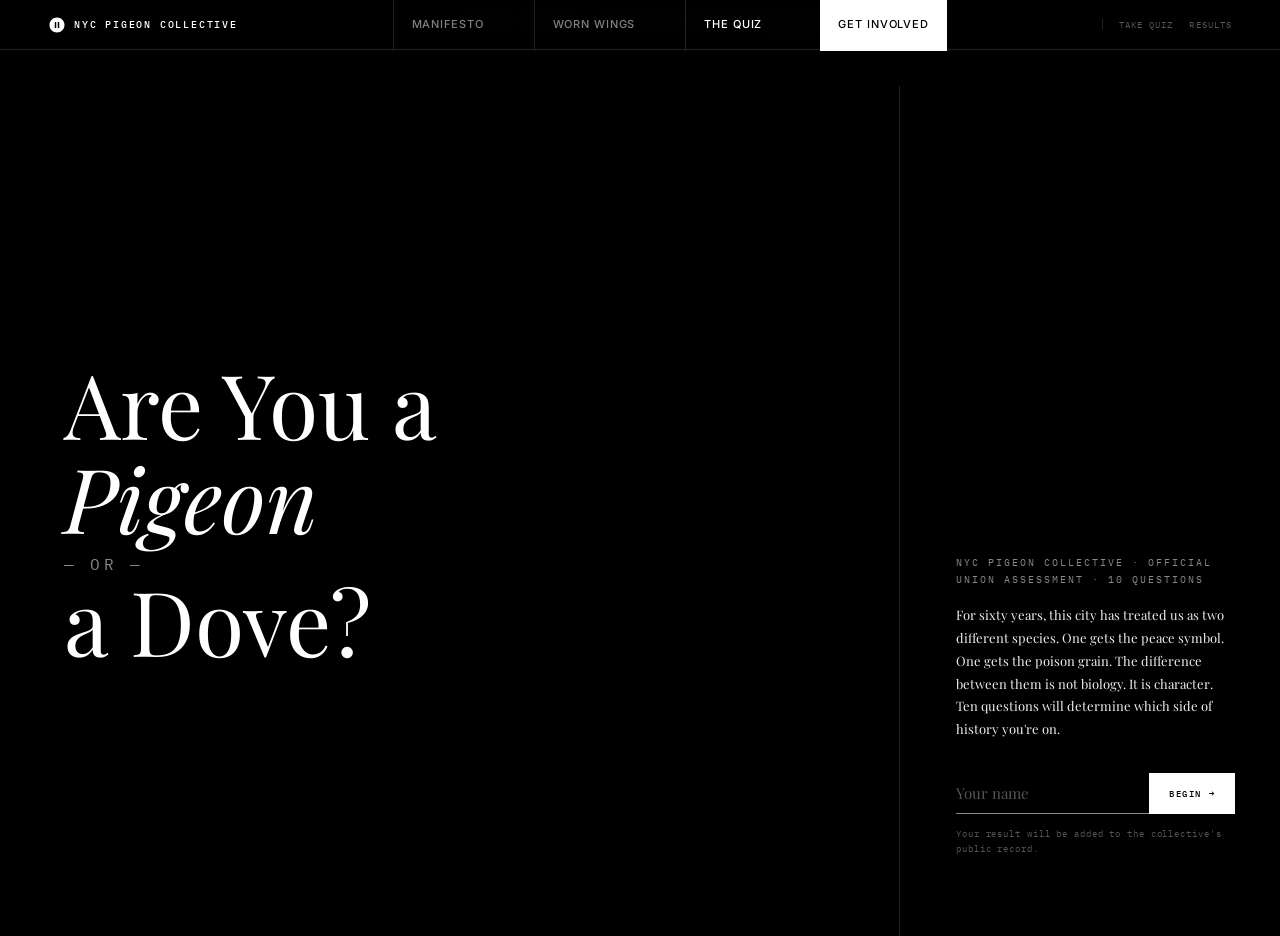
==== quiz.html @ 3f3e1ded "initial commit" ====
<!DOCTYPE html>
<html lang="en">
<head>
<meta charset="UTF-8">
<meta name="viewport" content="width=device-width, initial-scale=1.0">
<title>The Quiz — NYC Pigeon Collective</title>
<link rel="stylesheet" href="style.css">
<style>
@import url('https://fonts.googleapis.com/css2?family=Playfair+Display:ital,wght@0,400;0,700;1,400&family=IBM+Plex+Mono:wght@400;500&display=swap');

*,*::before,*::after{box-sizing:border-box;margin:0;padding:0;}
html{scroll-behavior:smooth;}

/* ── Design system pulled directly from the ad:
   Pure black bg · White regular-weight serif · Tiny bold sans logo
   No gold, no warm tones, no decorative borders.
   Type does all the work. ── */
:root{
  --black:#000000;
  --white:#ffffff;
  --off-white:#f0eeeb;
  --dim:#888888;
  --dimmer:#555555;
  --rule:#222222;
  --serif:'Playfair Display',Georgia,serif;
  --mono:'IBM Plex Mono','Courier New',monospace;
}

body{
  background:var(--black);
  color:var(--white);
  font-family:var(--serif);
  min-height:100vh;
  overflow-x:hidden;
  -webkit-font-smoothing:antialiased;
}

/* ── Nav — matches the small logo treatment in the ad ── */
.nav{
  position:fixed;top:0;left:0;right:0;z-index:100;
  background:rgba(0,0,0,0.92);
  border-bottom:1px solid var(--rule);
  display:flex;align-items:center;justify-content:space-between;
  padding:0 48px;height:50px;
  backdrop-filter:blur(12px);
}
.nav-logo{
  font-family:var(--mono);font-size:10px;letter-spacing:0.18em;
  text-transform:uppercase;color:var(--white);font-weight:500;
}
.nav-links{display:flex;gap:32px;}
.nav-btn{
  font-family:var(--mono);font-size:9px;letter-spacing:0.14em;text-transform:uppercase;
  background:none;border:none;color:var(--dimmer);
  padding:0;cursor:pointer;transition:color 0.2s;
}
.nav-btn:hover,.nav-btn.active{color:var(--white);}

/* ── Screens ── */
.screen{display:none;min-height:100vh;padding-top:50px;}
.screen.active{display:flex;flex-direction:column;}

/* ══════════════════════════════════════════
   LANDING — mirrors the ad layout:
   left half = big type, right half = body copy
══════════════════════════════════════════ */
#screen-landing{
  align-items:stretch;justify-content:stretch;
  flex-direction:row;flex-wrap:wrap;
}
.landing-bg{display:none;}

.landing-left{
  flex:1;min-width:280px;
  display:flex;flex-direction:column;justify-content:center;
  padding:80px 64px 80px 64px;
  border-right:1px solid var(--rule);
}
.landing-title{
  font-size:clamp(52px,7vw,96px);
  font-weight:400;
  line-height:1.0;
  color:var(--white);
  margin-bottom:0;
  animation:fadeUp 0.7s ease 0.1s both;
}
.title-line{
  display:block;
  line-height:1.05;
}
.landing-title em{
  font-style:italic;font-weight:400;
}
.landing-title .word-or{
  font-family:var(--mono);
  font-size:clamp(12px,1.5vw,16px);
  letter-spacing:0.2em;text-transform:uppercase;
  color:var(--dim);
  display:block;
  margin:8px 0 -4px 0;
  font-style:normal;
  line-height:1.6;
}

.landing-right{
  width:380px;min-width:280px;
  display:flex;flex-direction:column;justify-content:flex-end;
  padding:80px 56px;
}
.landing-eyebrow{
  font-family:var(--mono);font-size:10px;letter-spacing:0.2em;text-transform:uppercase;
  color:var(--dim);margin-bottom:16px;
  animation:fadeUp 0.6s ease 0.2s both;
}
.landing-body{
  font-size:13px;color:var(--off-white);
  line-height:1.75;margin-bottom:32px;
  animation:fadeUp 0.6s ease 0.3s both;
}
.name-entry{
  display:flex;gap:0;margin-bottom:12px;
  animation:fadeUp 0.6s ease 0.4s both;
}
.name-entry input{
  flex:1;background:transparent;
  border:none;border-bottom:1px solid var(--dim);
  padding:10px 0;font-family:var(--serif);font-size:15px;color:var(--white);
  outline:none;
}
.name-entry input:focus{border-bottom-color:var(--white);}
.name-entry input::placeholder{color:var(--dimmer);}
.btn-start{
  font-family:var(--mono);font-size:9px;letter-spacing:0.18em;text-transform:uppercase;
  background:var(--white);color:var(--black);border:none;
  padding:12px 20px;cursor:pointer;font-weight:500;transition:opacity 0.2s;
  white-space:nowrap;
}
.btn-start:hover{opacity:0.85;}
.landing-sub{display:none;}
.landing-note{
  font-family:var(--mono);font-size:9px;letter-spacing:0.1em;
  color:var(--dimmer);
  animation:fadeUp 0.6s ease 0.5s both;
}

/* ══════════════════════════════════════════
   QUIZ — clean type on black
══════════════════════════════════════════ */
#screen-quiz{justify-content:center;align-items:center;padding:80px 48px;}
.quiz-wrap{max-width:680px;width:100%;margin:0 auto;}

.progress-bar-wrap{margin-bottom:56px;}
.progress-label{
  font-family:var(--mono);font-size:9px;letter-spacing:0.18em;text-transform:uppercase;
  color:var(--dimmer);display:flex;justify-content:space-between;margin-bottom:10px;
}
.progress-track{height:1px;background:var(--rule);}
.progress-fill{height:1px;background:var(--white);transition:width 0.5s ease;}

.question-area{min-height:340px;}
.q-number{
  font-family:var(--mono);font-size:9px;letter-spacing:0.22em;text-transform:uppercase;
  color:var(--dimmer);margin-bottom:24px;
}
.q-text{
  font-size:clamp(24px,3.5vw,40px);font-weight:400;line-height:1.2;
  color:var(--white);margin-bottom:40px;
}

.options{display:flex;flex-direction:column;gap:0;}
.option-btn{
  background:transparent;border:none;
  border-bottom:1px solid var(--rule);
  padding:18px 0;text-align:left;cursor:pointer;
  display:flex;align-items:baseline;gap:20px;
  transition:all 0.15s;font-family:var(--serif);
  width:100%;
}
.option-btn:first-child{border-top:1px solid var(--rule);}
.option-btn:hover .option-text{color:var(--white);}
.option-btn:hover .option-letter{color:var(--white);}
.option-btn.selected .option-text{color:var(--white);}
.option-btn.selected .option-letter{color:var(--white);}
.option-letter{
  font-family:var(--mono);font-size:9px;letter-spacing:0.14em;text-transform:uppercase;
  color:var(--dimmer);min-width:16px;transition:color 0.15s;
}
.option-text{font-size:16px;color:#999999;line-height:1.5;transition:color 0.15s;}

/* ══════════════════════════════════════════
   LOADING
══════════════════════════════════════════ */
#screen-loading{justify-content:center;align-items:center;text-align:center;}
.loading-icon{font-size:56px;margin-bottom:32px;animation:flap 0.7s ease infinite alternate;}
.loading-title{
  font-size:clamp(28px,4vw,48px);font-weight:400;color:var(--white);margin-bottom:16px;
}
.loading-sub{
  font-family:var(--mono);font-size:9px;letter-spacing:0.18em;text-transform:uppercase;
  color:var(--dim);
}
.loading-dots::after{content:'';animation:dots 1.4s steps(4,end) infinite;}
@keyframes dots{0%{content:'';}25%{content:'.';}50%{content:'..';}75%{content:'...';}100%{content:'';}}
@keyframes flap{from{transform:rotate(-10deg);}to{transform:rotate(10deg);}}

/* ══════════════════════════════════════════
   RESULT — full ad format:
   left = big classification word
   right = verdict copy + metadata bottom
══════════════════════════════════════════ */
#screen-result{
  justify-content:stretch;align-items:stretch;
  flex-direction:row;flex-wrap:wrap;
  padding-top:50px;
}
.result-wrap{display:contents;}

.membership-card{
  display:flex;flex-direction:row;flex-wrap:wrap;
  width:100%;min-height:calc(100vh - 50px);
  margin-bottom:0;
}

/* Left panel — classification */
.card-left{
  flex:1;min-width:280px;
  display:flex;flex-direction:column;justify-content:center;
  padding:80px 64px;
  border-right:1px solid var(--rule);
}
.card-type-label{
  font-family:var(--mono);font-size:9px;letter-spacing:0.18em;text-transform:uppercase;
  color:var(--dimmer);margin-bottom:20px;
}
.card-type{
  font-size:clamp(52px,7vw,96px);font-weight:400;line-height:0.95;
  color:var(--white);margin-bottom:20px;
}
.card-type.pigeon{color:var(--white);}
.card-type.dove{color:var(--white);}
.card-type.hybrid{color:var(--white);}
.card-name{
  font-size:clamp(18px,2.5vw,28px);font-style:italic;font-weight:400;
  color:#666666;margin-bottom:0;
}

/* Right panel — verdict copy */
.card-right{
  width:400px;min-width:260px;
  display:flex;flex-direction:column;justify-content:flex-end;
  padding:80px 56px;
}
.card-header{
  display:flex;align-items:baseline;justify-content:space-between;
  margin-bottom:16px;padding-bottom:12px;
  border-bottom:1px solid var(--rule);
}
.card-union{
  font-family:var(--mono);font-size:9px;letter-spacing:0.16em;text-transform:uppercase;
  color:var(--white);font-weight:500;
}
.card-number{font-family:var(--mono);font-size:9px;color:var(--dimmer);}
.card-verdict{
  font-size:13px;color:var(--off-white);line-height:1.75;
  margin-bottom:28px;
}
.card-rank{
  display:flex;flex-direction:column;gap:10px;
  padding-top:16px;border-top:1px solid var(--rule);
}
.card-rank-row{display:flex;gap:8px;align-items:baseline;}
.card-rank-label{
  font-family:var(--mono);font-size:9px;letter-spacing:0.12em;text-transform:uppercase;
  color:var(--dimmer);min-width:80px;
}
.card-rank-value{font-family:var(--mono);font-size:9px;color:var(--white);}

.result-actions{
  position:fixed;bottom:32px;right:48px;
  display:flex;gap:12px;z-index:10;
}
.btn-action{
  font-family:var(--mono);font-size:9px;letter-spacing:0.14em;text-transform:uppercase;
  padding:10px 20px;cursor:pointer;transition:all 0.2s;border:none;
}
.btn-gold{background:var(--white);color:var(--black);}
.btn-gold:hover{opacity:0.85;}
.btn-outline{background:transparent;border:1px solid var(--rule);color:var(--dimmer);}
.btn-outline:hover{border-color:var(--white);color:var(--white);}

/* ══════════════════════════════════════════
   LEADERBOARD
══════════════════════════════════════════ */
#screen-board{padding:80px 64px;}
.board-wrap{max-width:860px;margin:0 auto;}
.board-title{
  font-size:clamp(40px,5vw,72px);font-weight:400;color:var(--white);
  line-height:1.0;margin-bottom:8px;
}
.board-title em{font-style:italic;}
.board-sub{
  font-family:var(--mono);font-size:9px;letter-spacing:0.18em;text-transform:uppercase;
  color:var(--dimmer);margin-bottom:56px;
}

.board-stats{display:flex;gap:0;margin-bottom:48px;border-top:1px solid var(--rule);border-bottom:1px solid var(--rule);}
.board-stat{
  flex:1;padding:24px 0;
  border-right:1px solid var(--rule);
}
.board-stat:last-child{border-right:none;}
.board-stat-n{
  font-size:40px;font-weight:400;color:var(--white);line-height:1;margin-bottom:4px;
}
.board-stat-l{font-family:var(--mono);font-size:9px;letter-spacing:0.12em;text-transform:uppercase;color:var(--dimmer);}

.board-list{display:flex;flex-direction:column;gap:0;}
.board-item{
  border-bottom:1px solid var(--rule);
  padding:20px 0;
  display:flex;align-items:center;gap:24px;
  cursor:pointer;transition:background 0.15s;
}
.board-item:first-child{border-top:1px solid var(--rule);}
.board-item:hover{background:rgba(255,255,255,0.03);}
.board-rank{
  font-family:var(--mono);font-size:10px;color:var(--dimmer);
  min-width:28px;
}
.board-bird{font-size:18px;min-width:24px;}
.board-info{flex:1;}
.board-name{font-size:20px;font-weight:400;color:var(--white);margin-bottom:2px;}
.board-verdict{
  font-size:12px;color:var(--dimmer);font-style:italic;
  white-space:nowrap;overflow:hidden;text-overflow:ellipsis;max-width:480px;
}
.board-type{
  font-family:var(--mono);font-size:9px;letter-spacing:0.12em;text-transform:uppercase;
  color:var(--dimmer);
}
.board-type.pigeon{color:var(--white);}
.board-type.dove{color:#aaaaaa;}
.board-type.hybrid{color:#888888;}

.board-empty{
  padding:80px 0;
  font-size:18px;font-style:italic;color:var(--dimmer);
}

.board-refresh{
  font-family:var(--mono);font-size:9px;letter-spacing:0.14em;text-transform:uppercase;
  background:none;border:none;color:var(--dimmer);
  padding:0;cursor:pointer;transition:color 0.2s;margin-top:32px;
  display:block;
}
.board-refresh:hover{color:var(--white);}

/* ── Animations ── */
@keyframes fadeUp{
  from{opacity:0;transform:translateY(16px);}
  to{opacity:1;transform:translateY(0);}
}
.fade-in{animation:fadeUp 0.5s ease both;}

/* ── Responsive ── */
@media(max-width:700px){
  .nav{padding:0 20px;}
  #screen-landing{flex-direction:column;}
  .landing-left{padding:60px 28px 40px;border-right:none;border-bottom:1px solid var(--rule);}
  .landing-right{width:100%;padding:40px 28px 60px;}
  .membership-card{flex-direction:column;}
  .card-left{padding:60px 28px 40px;border-right:none;border-bottom:1px solid var(--rule);}
  .card-right{width:100%;padding:40px 28px 100px;}
  .result-actions{bottom:20px;right:20px;}
  #screen-board{padding:60px 24px;}
  .board-stats{flex-direction:column;}
  .board-stat{border-right:none;border-bottom:1px solid var(--rule);}
}
</style>
</head>
<body>

<!-- NAV -->
<div class="banner">Every pigeon counted. Every injury documented. <a href="worn-wings.html">Start a repair intake →</a></div>
<nav class="nav">
  <div class="nav-logo">
    <svg viewBox="0 0 24 24" xmlns="http://www.w3.org/2000/svg"><path d="M12 2C6.48 2 2 6.48 2 12s4.48 10 10 10 10-4.48 10-10S17.52 2 12 2zm-1 14H9V8h2v8zm4 0h-2V8h2v8z"/></svg>
    NYC Pigeon Collective
  </div>
  <ul class="nav-links">
    <li><a href="index.html">Manifesto</a></li>
    <li><a href="worn-wings.html">Worn Wings</a></li>
    <li><a href="quiz.html" class="active">The Quiz</a></li>
    <li><a href="index.html#join" class="nav-cta">Get Involved</a></li>
  </ul>
  <div style="display:flex;gap:16px;align-items:center;padding-left:16px;border-left:1px solid #222;">
    <button class="nav-btn active" onclick="showScreen('landing')" id="nav-take" style="font-family:var(--mono);font-size:9px;letter-spacing:0.12em;text-transform:uppercase;background:none;border:none;color:#555;padding:0;cursor:pointer;transition:color 0.2s;">Take quiz</button>
    <button class="nav-btn" onclick="showScreen('board'); loadBoard()" id="nav-board" style="font-family:var(--mono);font-size:9px;letter-spacing:0.12em;text-transform:uppercase;background:none;border:none;color:#555;padding:0;cursor:pointer;transition:color 0.2s;">Results</button>
  </div>
</nav>

<!-- LANDING -->
<div id="screen-landing" class="screen active">
  <div class="landing-left">
    <h1 class="landing-title">
      <span class="title-line">Are You a</span>
      <em class="title-line">Pigeon</em>
      <span class="word-or">— or —</span>
      <span class="title-line">a Dove?</span>
    </h1>
  </div>
  <div class="landing-right">
    <div class="landing-eyebrow">NYC Pigeon Collective · Official Union Assessment · 10 Questions</div>
    <p class="landing-body">
      For sixty years, this city has treated us as two different species. One gets the peace symbol. One gets the poison grain. The difference between them is not biology. It is character. Ten questions will determine which side of history you're on.
    </p>
    <div class="name-entry">
      <input type="text" id="player-name" placeholder="Your name" maxlength="30" onkeydown="if(event.key==='Enter')startQuiz()">
      <button class="btn-start" onclick="startQuiz()">Begin →</button>
    </div>
    <div class="landing-note">Your result will be added to the collective's public record.</div>
  </div>
</div>

<!-- QUIZ -->
<div id="screen-quiz" class="screen">
  <div class="quiz-wrap">
    <div class="progress-bar-wrap">
      <div class="progress-label">
        <span id="q-label">Question 1 of 10</span>
        <span id="q-pct">0%</span>
      </div>
      <div class="progress-track">
        <div class="progress-fill" id="progress-fill" style="width:0%"></div>
      </div>
    </div>
    <div class="question-area">
      <div class="q-number" id="q-number">Question 01</div>
      <div class="q-text" id="q-text"></div>
      <div class="options" id="options"></div>
    </div>
  </div>
</div>

<!-- LOADING -->
<div id="screen-loading" class="screen">
  <div>
    <div class="loading-icon">🕊️</div>
    <div class="loading-title">The union is deliberating<span class="loading-dots"></span></div>
    <div class="loading-sub" id="loading-sub">Reviewing your answers</div>
  </div>
</div>

<!-- RESULT -->
<div id="screen-result" class="screen">
  <div class="result-wrap">
    <div class="membership-card fade-in" id="membership-card">
      <div class="card-left">
        <div class="card-type-label">Classification</div>
        <div class="card-type" id="card-type">—</div>
        <div class="card-name" id="card-name">—</div>
      </div>
      <div class="card-right">
        <div class="card-header">
          <div class="card-union">NYC.Pigeon.Collective</div>
          <div class="card-number" id="card-number">MEMBER #0000</div>
        </div>
        <div class="card-verdict" id="card-verdict">—</div>
        <div class="card-rank">
          <div class="card-rank-row">
            <span class="card-rank-label">Union rank</span>
            <span class="card-rank-value" id="card-rank">—</span>
          </div>
          <div class="card-rank-row">
            <span class="card-rank-label">Chapter</span>
            <span class="card-rank-value" id="card-chapter">—</span>
          </div>
          <div class="card-rank-row">
            <span class="card-rank-label">Status</span>
            <span class="card-rank-value" id="card-status">—</span>
          </div>
        </div>
      </div>
    </div>
  </div>
  <div class="result-actions">
    <button class="btn-action btn-gold" onclick="showScreen('board'); loadBoard()">See all results →</button>
    <button class="btn-action btn-outline" onclick="resetQuiz()">Retake</button>
  </div>
</div>

<!-- LEADERBOARD -->
<div id="screen-board" class="screen">
  <div class="board-wrap">
    <div class="board-title">The <em>Collective</em><br>Record</div>
    <div class="board-sub">All members assessed · Public record · Est. 2025</div>

    <div class="board-stats">
      <div class="board-stat">
        <div class="board-stat-n" id="stat-total">0</div>
        <div class="board-stat-l">Members assessed</div>
      </div>
      <div class="board-stat">
        <div class="board-stat-n" id="stat-pigeons">0</div>
        <div class="board-stat-l">True pigeons</div>
      </div>
      <div class="board-stat">
        <div class="board-stat-n" id="stat-doves">0</div>
        <div class="board-stat-l">Doves (complicated)</div>
      </div>
      <div class="board-stat">
        <div class="board-stat-n" id="stat-hybrid">0</div>
        <div class="board-stat-l">Hybrids (honourable)</div>
      </div>
    </div>

    <div class="board-list" id="board-list">
      <div class="board-empty">No members assessed yet. Be the first.</div>
    </div>

    <button class="board-refresh" onclick="loadBoard()">↻ Refresh results</button>
  </div>
</div>

<script>
// ══════════════════════════════════════════
// QUESTIONS
// ══════════════════════════════════════════
const QUESTIONS = [
  {
    text: "Someone shoos you away from their lunch. You:",
    options: [
      { letter:"A", text:"Leave immediately and don't look back.", score:{pigeon:0,dove:2} },
      { letter:"B", text:"Leave slowly, maintaining eye contact.", score:{pigeon:2,dove:0} },
      { letter:"C", text:"Leave, wait exactly 45 seconds, return.", score:{pigeon:3,dove:0} },
      { letter:"D", text:"You weren't leaving. You were never leaving.", score:{pigeon:3,dove:0} },
    ]
  },
  {
    text: "You find a perfectly good pizza crust on the sidewalk. The first thing you feel is:",
    options: [
      { letter:"A", text:"Suspicion. It could be treated grain.", score:{pigeon:2,dove:1} },
      { letter:"B", text:"Gratitude. The city provides.", score:{pigeon:1,dove:2} },
      { letter:"C", text:"Nothing. You've seen things.", score:{pigeon:3,dove:0} },
      { letter:"D", text:"A small but persistent joy.", score:{pigeon:1,dove:2} },
    ]
  },
  {
    text: "A building installs spike strips on your favourite ledge. You:",
    options: [
      { letter:"A", text:"Find another ledge. Adapt.", score:{pigeon:0,dove:3} },
      { letter:"B", text:"Sit on the spike strips anyway.", score:{pigeon:3,dove:0} },
      { letter:"C", text:"File a formal grievance with the union.", score:{pigeon:2,dove:1} },
      { letter:"D", text:"Organise. This affects all of us.", score:{pigeon:3,dove:0} },
    ]
  },
  {
    text: "Which best describes your relationship with the subway?",
    options: [
      { letter:"A", text:"I prefer to avoid confined spaces.", score:{pigeon:0,dove:3} },
      { letter:"B", text:"I have a regular platform I frequent.", score:{pigeon:3,dove:0} },
      { letter:"C", text:"I once rode one by accident. I have no regrets.", score:{pigeon:2,dove:0} },
      { letter:"D", text:"The rats and I have an understanding.", score:{pigeon:3,dove:0} },
    ]
  },
  {
    text: "Someone calls you a rat with wings. You:",
    options: [
      { letter:"A", text:"Feel genuinely hurt.", score:{pigeon:0,dove:3} },
      { letter:"B", text:"Say nothing. Store it.", score:{pigeon:2,dove:0} },
      { letter:"C", text:"Correct them: Columba livia. Rock dove.", score:{pigeon:3,dove:1} },
      { letter:"D", text:"Consider it. Decide it's actually fine.", score:{pigeon:1,dove:1} },
    ]
  },
  {
    text: "Your idea of a good Thursday is:",
    options: [
      { letter:"A", text:"A quiet garden. Clean water. Peace.", score:{pigeon:0,dove:3} },
      { letter:"B", text:"A rooftop with a view. Wind. Surveillance.", score:{pigeon:2,dove:0} },
      { letter:"C", text:"Checking on a volunteer who helped you once.", score:{pigeon:2,dove:1} },
      { letter:"D", text:"The same corner you've held for six years.", score:{pigeon:3,dove:0} },
    ]
  },
  {
    text: "How do you feel about being released at a wedding?",
    options: [
      { letter:"A", text:"It's a profound honour.", score:{pigeon:0,dove:3} },
      { letter:"B", text:"I have concerns about the logistics.", score:{pigeon:2,dove:0} },
      { letter:"C", text:"I've never been asked. Nobody asks us.", score:{pigeon:2,dove:1} },
      { letter:"D", text:"Deeply, profoundly suspicious.", score:{pigeon:3,dove:0} },
    ]
  },
  {
    text: "The city ranks you last in a bird popularity survey. Your response:",
    options: [
      { letter:"A", text:"Devastation. A genuine crisis of identity.", score:{pigeon:0,dove:3} },
      { letter:"B", text:"We've been ranked last eleven times. We remain.", score:{pigeon:3,dove:0} },
      { letter:"C", text:"Organise a counter-survey.", score:{pigeon:2,dove:0} },
      { letter:"D", text:"Acceptance. Popularity was never the goal.", score:{pigeon:2,dove:1} },
    ]
  },
  {
    text: "It's 5:47am. You're on a bridge. You're thinking about:",
    options: [
      { letter:"A", text:"Sleep. I shouldn't be up this early.", score:{pigeon:0,dove:2} },
      { letter:"B", text:"Nothing in particular. Just the city.", score:{pigeon:2,dove:1} },
      { letter:"C", text:"How long this bridge took to build.", score:{pigeon:2,dove:1} },
      { letter:"D", text:"I was here before this bridge. I'll be here after.", score:{pigeon:3,dove:0} },
    ]
  },
  {
    text: "What does survival mean to you?",
    options: [
      { letter:"A", text:"Getting through the day without incident.", score:{pigeon:0,dove:2} },
      { letter:"B", text:"Persistence in the face of documented hostility.", score:{pigeon:3,dove:0} },
      { letter:"C", text:"Community. You don't make it alone.", score:{pigeon:2,dove:1} },
      { letter:"D", text:"Showing up on Thursdays.", score:{pigeon:3,dove:0} },
    ]
  },
];

// ══════════════════════════════════════════
// STATE
// ══════════════════════════════════════════
let playerName = '';
let currentQ = 0;
let scores = { pigeon: 0, dove: 0 };
let answers = [];
let memberCount = 0;

// ══════════════════════════════════════════
// SCREEN MANAGEMENT
// ══════════════════════════════════════════
function showScreen(id) {
  document.querySelectorAll('.screen').forEach(s => s.classList.remove('active'));
  document.getElementById('screen-' + id).classList.add('active');
  document.querySelectorAll('.nav-btn').forEach(b => b.classList.remove('active'));
  if (id === 'landing' || id === 'quiz' || id === 'loading' || id === 'result') {
    document.querySelectorAll('.nav-btn')[0].classList.add('active');
  } else {
    document.querySelectorAll('.nav-btn')[1].classList.add('active');
  }
  window.scrollTo(0,0);
}

// ══════════════════════════════════════════
// QUIZ LOGIC
// ══════════════════════════════════════════
function startQuiz() {
  const name = document.getElementById('player-name').value.trim();
  if (!name) {
    document.getElementById('player-name').style.borderColor = '#e8c97a';
    document.getElementById('player-name').focus();
    return;
  }
  playerName = name;
  currentQ = 0;
  scores = { pigeon: 0, dove: 0 };
  answers = [];
  showScreen('quiz');
  renderQuestion();
}

function renderQuestion() {
  const q = QUESTIONS[currentQ];
  const pct = Math.round((currentQ / QUESTIONS.length) * 100);

  document.getElementById('q-label').textContent = `Question ${currentQ + 1} of ${QUESTIONS.length}`;
  document.getElementById('q-pct').textContent = pct + '%';
  document.getElementById('progress-fill').style.width = pct + '%';
  document.getElementById('q-number').textContent = 'Question ' + String(currentQ + 1).padStart(2,'0');
  document.getElementById('q-text').textContent = q.text;

  const optWrap = document.getElementById('options');
  optWrap.innerHTML = '';
  q.options.forEach((opt, i) => {
    const btn = document.createElement('button');
    btn.className = 'option-btn fade-in';
    btn.style.animationDelay = (i * 0.08) + 's';
    btn.innerHTML = `<span class="option-letter">${opt.letter}</span><span class="option-text">${opt.text}</span>`;
    btn.onclick = () => selectAnswer(opt, btn);
    optWrap.appendChild(btn);
  });
}

function selectAnswer(opt, btn) {
  document.querySelectorAll('.option-btn').forEach(b => b.classList.remove('selected'));
  btn.classList.add('selected');
  scores.pigeon += opt.score.pigeon;
  scores.dove += opt.score.dove;
  answers.push(opt.text);

  setTimeout(() => {
    currentQ++;
    if (currentQ < QUESTIONS.length) {
      renderQuestion();
    } else {
      showScreen('loading');
      generateResult();
    }
  }, 400);
}

// ══════════════════════════════════════════
// AI RESULT GENERATION
// ══════════════════════════════════════════
async function generateResult() {
  const type = getType();
  const loadingMsgs = [
    'Reviewing your answers',
    'Consulting the founding document',
    'Cross-referencing with the manifesto',
    'The union is deliberating',
    'Preparing your membership card',
  ];
  let msgIdx = 0;
  const msgEl = document.getElementById('loading-sub');
  const msgInterval = setInterval(() => {
    msgIdx = (msgIdx + 1) % loadingMsgs.length;
    msgEl.textContent = loadingMsgs[msgIdx];
  }, 1800);

  const answerSummary = answers.map((a, i) => `Q${i+1}: "${a}"`).join('\n');
  const prompt = `You are the official voice of the NYC Pigeon Collective — the first avian labour union in history. Your voice matches Patagonia's brand perfectly: earnest, principled, deeply serious, faintly self-righteous, and never winking at the audience.

A member named "${playerName}" has completed the official union assessment quiz. Their score was ${scores.pigeon} pigeon points and ${scores.dove} dove points. Their classification is: ${type.toUpperCase()}.

Their answers:
${answerSummary}

Write their official union membership verdict. Include:
1. A UNION RANK (e.g. "Organiser, Local Chapter 7" or "Sympathiser, Pending Review" or "Elder of the Flock" — be creative and specific to their result)
2. A LOCAL CHAPTER (a NYC location that fits their personality, e.g. "Canal Street Bridge Division" or "14th Street Uptown Platform")
3. A STATUS (one short phrase, e.g. "Active · Dues current" or "Probationary · Under observation")
4. A VERDICT (3-4 sentences in full Patagonia voice — earnest, specific, completely serious. Reference their actual answers where possible. This is their permanent record.)

Format your response as JSON exactly like this (no markdown, no extra text):
{
  "rank": "...",
  "chapter": "...",
  "status": "...",
  "verdict": "..."
}`;

  try {
    const response = await fetch('/api/claude', {
      method: 'POST',
      headers: { 'Content-Type': 'application/json' },
      body: JSON.stringify({
        model: 'claude-sonnet-4-20250514',
        max_tokens: 1000,
        messages: [{ role: 'user', content: prompt }]
      })
    });

    const data = await response.json();
    clearInterval(msgInterval);

    let result;
    try {
      const text = data.content[0].text.replace(/```json|```/g,'').trim();
      result = JSON.parse(text);
    } catch(e) {
      result = {
        rank: type === 'pigeon' ? 'Elder of the Flock' : type === 'dove' ? 'Sympathiser, Pending Review' : 'Cross-Borough Liaison',
        chapter: 'Canal Street Bridge Division',
        status: 'Active · Dues current',
        verdict: `${playerName} has demonstrated the qualities the collective has always admired: persistence, specificity, and a complete indifference to popular opinion. The union notes their record with approval.`
      };
    }

    memberCount = await saveMember(type, result);
    displayResult(type, result);

  } catch(err) {
    clearInterval(msgInterval);
    const fallback = {
      rank: type === 'pigeon' ? 'Elder of the Flock' : type === 'dove' ? 'Sympathiser, Pending Review' : 'Cross-Borough Liaison',
      chapter: 'Canal Street Bridge Division',
      status: 'Active · Dues current',
      verdict: `${playerName} has demonstrated what the collective has always known: that the measure of a creature is not where it lands, but how it responds when told it cannot land there. The union notes their record with approval.`
    };
    memberCount = await saveMember(type, fallback);
    displayResult(type, fallback);
  }
}

function getType() {
  const total = scores.pigeon + scores.dove;
  const pigeonPct = total > 0 ? scores.pigeon / total : 0.5;
  if (pigeonPct >= 0.65) return 'pigeon';
  if (pigeonPct <= 0.35) return 'dove';
  return 'hybrid';
}

// ══════════════════════════════════════════
// STORAGE — shared leaderboard
// ══════════════════════════════════════════
async function saveMember(type, result) {
  const members = await getMembers();
  const newMember = {
    id: Date.now(),
    name: playerName,
    type,
    rank: result.rank,
    chapter: result.chapter,
    status: result.status,
    verdict: result.verdict,
    scores,
    time: new Date().toISOString(),
  };
  members.unshift(newMember);
  // Keep latest 100
  const trimmed = members.slice(0, 100);
  try {
    await window.storage.set('members', JSON.stringify(trimmed), true);
  } catch(e) {}
  return trimmed.length;
}

async function getMembers() {
  try {
    const res = await window.storage.get('members', true);
    return res ? JSON.parse(res.value) : [];
  } catch(e) { return []; }
}

// ══════════════════════════════════════════
// DISPLAY RESULT
// ══════════════════════════════════════════
function displayResult(type, result) {
  const typeLabels = {
    pigeon: 'True Pigeon.',
    dove: 'A Dove.',
    hybrid: 'Hybrid Species.'
  };
  const typeEmoji = { pigeon: '🐦', dove: '🕊️', hybrid: '🪶' };

  document.getElementById('card-number').textContent = `MEMBER #${String(memberCount).padStart(4,'0')}`;
  document.getElementById('card-type').textContent = typeLabels[type];
  document.getElementById('card-type').className = 'card-type ' + type;
  document.getElementById('card-name').textContent = playerName;
  document.getElementById('card-verdict').textContent = result.verdict;
  document.getElementById('card-rank').textContent = result.rank;
  document.getElementById('card-chapter').textContent = result.chapter;
  document.getElementById('card-status').textContent = result.status;

  showScreen('result');
}

function resetQuiz() {
  document.getElementById('player-name').value = '';
  showScreen('landing');
}

// ══════════════════════════════════════════
// LEADERBOARD
// ══════════════════════════════════════════
async function loadBoard() {
  const members = await getMembers();
  const listEl = document.getElementById('board-list');
  const typeEmoji = { pigeon: '🐦', dove: '🕊️', hybrid: '🪶' };

  // Stats
  const pigeons = members.filter(m => m.type === 'pigeon').length;
  const doves = members.filter(m => m.type === 'dove').length;
  const hybrids = members.filter(m => m.type === 'hybrid').length;
  document.getElementById('stat-total').textContent = members.length;
  document.getElementById('stat-pigeons').textContent = pigeons;
  document.getElementById('stat-doves').textContent = doves;
  document.getElementById('stat-hybrid').textContent = hybrids;

  if (members.length === 0) {
    listEl.innerHTML = '<div class="board-empty">No members assessed yet. Be the first to take the quiz.</div>';
    return;
  }

  listEl.innerHTML = '';
  members.forEach((m, i) => {
    const item = document.createElement('div');
    item.className = 'board-item fade-in';
    item.style.animationDelay = (i * 0.04) + 's';
    item.innerHTML = `
      <div class="board-rank ${i < 3 ? 'top' : ''}">${String(i+1).padStart(2,'0')}</div>
      <div class="board-bird">${typeEmoji[m.type] || '🐦'}</div>
      <div class="board-info">
        <div class="board-name">${escHtml(m.name)}</div>
        <div class="board-verdict">${escHtml(m.rank)} · ${escHtml(m.chapter)}</div>
      </div>
      <div class="board-type ${m.type}">${m.type}</div>
    `;
    item.onclick = () => showMemberDetail(m);
    listEl.appendChild(item);
  });
}

function showMemberDetail(m) {
  // Reuse result screen to show any member's card
  const typeLabels = { pigeon: 'True Pigeon.', dove: 'A Dove.', hybrid: 'Hybrid Species.' };
  document.getElementById('card-number').textContent = `MEMBER RECORD`;
  document.getElementById('card-type').textContent = typeLabels[m.type];
  document.getElementById('card-type').className = 'card-type ' + m.type;
  document.getElementById('card-name').textContent = m.name;
  document.getElementById('card-verdict').textContent = m.verdict;
  document.getElementById('card-rank').textContent = m.rank;
  document.getElementById('card-chapter').textContent = m.chapter;
  document.getElementById('card-status').textContent = m.status;
  showScreen('result');
}

function escHtml(str) {
  return String(str).replace(/&/g,'&amp;').replace(/</g,'&lt;').replace(/>/g,'&gt;').replace(/"/g,'&quot;');
}
</script>
</body>
</html>
---- style.css ----
@import url('https://fonts.googleapis.com/css2?family=Playfair+Display:ital,wght@0,400;0,700;0,900;1,400;1,700&family=Inter:wght@300;400;500&family=IBM+Plex+Mono:wght@400;500&display=swap');

*,*::before,*::after{box-sizing:border-box;margin:0;padding:0;}
html{scroll-behavior:smooth;}
img{display:block;max-width:100%;}
a{color:inherit;text-decoration:none;}

:root{
  --black:#000;
  --white:#fff;
  --off-white:#f5f4f1;
  --dim:#777;
  --dimmer:#444;
  --rule:#222;
  --rule-light:#e0ddd8;
  --serif:'Playfair Display',Georgia,serif;
  --sans:'Inter','Helvetica Neue',sans-serif;
  --mono:'IBM Plex Mono','Courier New',monospace;
}

body{
  background:var(--white);
  color:var(--black);
  font-family:var(--sans);
  font-size:15px;
  line-height:1.7;
  -webkit-font-smoothing:antialiased;
}

/* ── Banner ── */
.banner{
  background:var(--black);
  color:var(--white);
  text-align:center;
  padding:8px 24px;
  font-size:12px;
  letter-spacing:0.02em;
}
.banner a{text-decoration:underline;color:var(--white);}

/* ── Nav ── */
.nav{
  position:sticky;top:0;z-index:100;
  background:var(--black);
  display:flex;align-items:center;justify-content:space-between;
  padding:0 40px;height:52px;
  border-bottom:1px solid var(--rule);
}
.nav-logo{
  display:flex;align-items:center;gap:8px;
  font-family:var(--sans);font-size:12px;font-weight:500;
  letter-spacing:0.06em;text-transform:uppercase;color:var(--white);
  white-space:nowrap;
}
.nav-logo svg{width:18px;height:18px;fill:var(--white);}
.nav-links{display:flex;gap:0;list-style:none;}
.nav-links a{
  font-family:var(--sans);font-size:11px;font-weight:500;
  letter-spacing:0.08em;text-transform:uppercase;
  color:rgba(255,255,255,0.5);
  padding:0 18px;height:52px;display:flex;align-items:center;
  transition:color 0.15s;border-left:1px solid var(--rule);
}
.nav-links a:hover,.nav-links a.active{color:var(--white);}
.nav-links a.nav-cta{
  background:var(--white);color:var(--black);border-left:none;margin-left:8px;
  font-weight:500;
}
.nav-links a.nav-cta:hover{opacity:0.9;}

/* ── Section utility ── */
.section{padding:80px 0;border-bottom:1px solid var(--rule-light);}
.section-dark{background:var(--black);color:var(--white);border-color:var(--rule);}
.container{max-width:1080px;margin:0 auto;padding:0 40px;}
.container-narrow{max-width:720px;margin:0 auto;padding:0 40px;}

.overline{
  font-family:var(--mono);font-size:10px;letter-spacing:0.2em;
  text-transform:uppercase;color:var(--dim);margin-bottom:16px;display:block;
}
.overline-white{color:rgba(255,255,255,0.4);}

/* ── Buttons ── */
.btn{
  font-family:var(--mono);font-size:10px;font-weight:500;
  letter-spacing:0.14em;text-transform:uppercase;
  padding:13px 24px;cursor:pointer;
  transition:all 0.15s;border:1px solid;
  display:inline-block;
}
.btn-white{background:var(--white);color:var(--black);border-color:var(--white);}
.btn-white:hover{opacity:0.88;}
.btn-black{background:var(--black);color:var(--white);border-color:var(--black);}
.btn-black:hover{opacity:0.85;}
.btn-outline-white{background:transparent;color:var(--white);border-color:rgba(255,255,255,0.4);}
.btn-outline-white:hover{border-color:var(--white);}
.btn-outline-black{background:transparent;color:var(--black);border-color:var(--black);}
.btn-outline-black:hover{background:var(--black);color:var(--white);}

/* ── Footer ── */
.footer{background:var(--black);color:var(--white);padding:56px 40px 32px;}
.footer-grid{max-width:1080px;margin:0 auto;display:grid;grid-template-columns:1.5fr 1fr 1fr 1fr;gap:48px;margin-bottom:48px;}
.footer-brand p{font-size:13px;color:rgba(255,255,255,0.45);line-height:1.7;margin-top:10px;max-width:240px;}
.footer-col-head{font-family:var(--mono);font-size:9px;letter-spacing:0.2em;text-transform:uppercase;color:rgba(255,255,255,0.3);margin-bottom:14px;}
.footer-links{list-style:none;display:flex;flex-direction:column;gap:8px;}
.footer-links a{font-size:13px;color:rgba(255,255,255,0.55);transition:color 0.15s;}
.footer-links a:hover{color:var(--white);}
.footer-bottom{max-width:1080px;margin:0 auto;border-top:1px solid var(--rule);padding-top:24px;display:flex;justify-content:space-between;align-items:center;}
.footer-tagline{font-family:var(--serif);font-style:italic;font-size:13px;color:rgba(255,255,255,0.3);}
.footer-copy{font-family:var(--mono);font-size:9px;color:rgba(255,255,255,0.2);letter-spacing:0.08em;}

/* ── Animations ── */
@keyframes fadeUp{from{opacity:0;transform:translateY(18px);}to{opacity:1;transform:translateY(0);}}
.fade-up{animation:fadeUp 0.7s ease both;}
.d1{animation-delay:.1s;opacity:0;}.d2{animation-delay:.22s;opacity:0;}
.d3{animation-delay:.34s;opacity:0;}.d4{animation-delay:.46s;opacity:0;}
.d5{animation-delay:.58s;opacity:0;}

@media(max-width:768px){
  .nav{padding:0 20px;}
  .nav-links{display:none;}
  .container,.container-narrow{padding:0 20px;}
  .footer-grid{grid-template-columns:1fr;gap:32px;}
  .footer{padding:40px 20px 24px;}
}
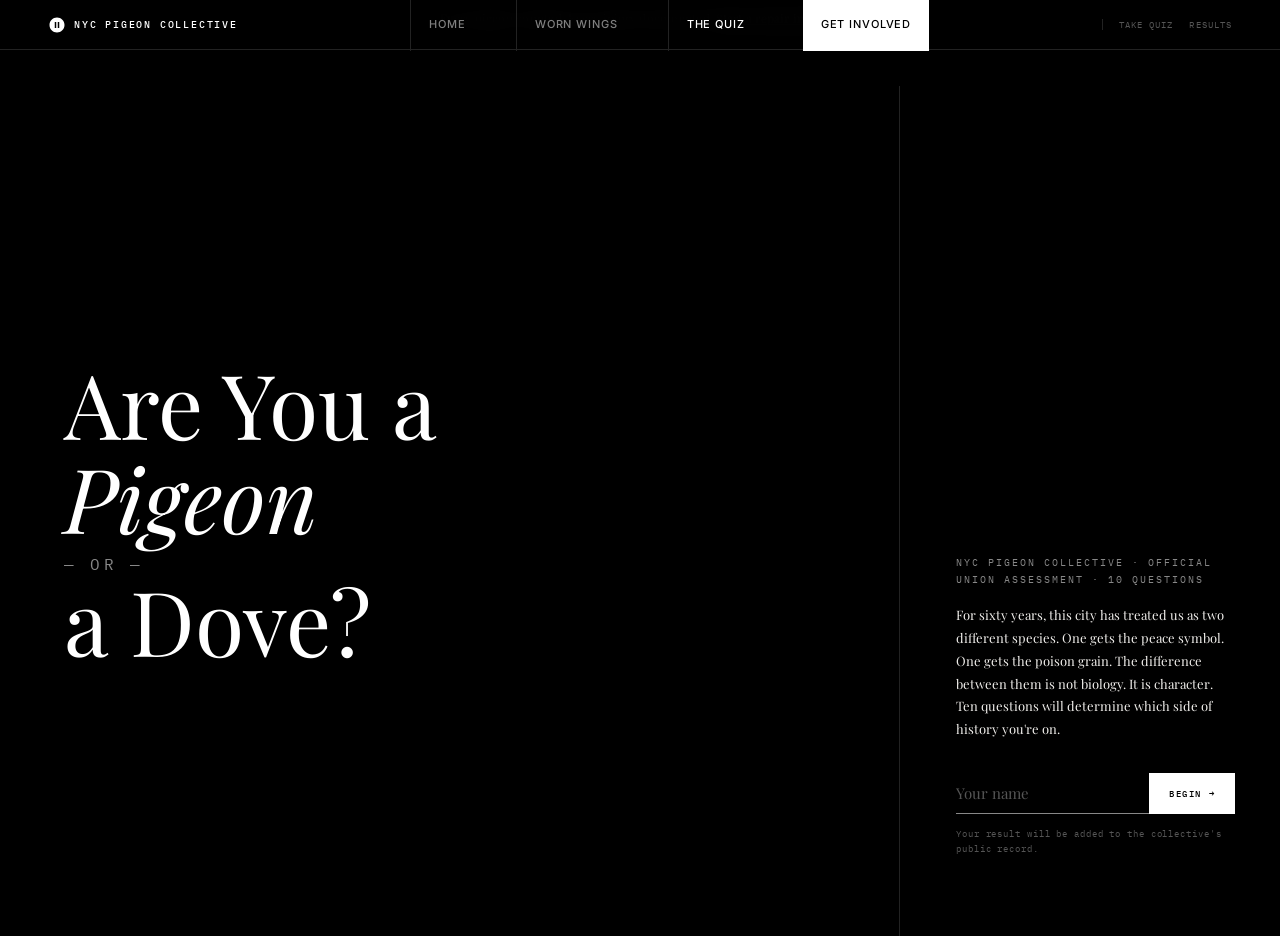
==== commit 58257d90: "Update quiz.html" ====
--- a/quiz.html
+++ b/quiz.html
@@ -388,7 +388,7 @@
     NYC Pigeon Collective
   </div>
   <ul class="nav-links">
-    <li><a href="index.html">Manifesto</a></li>
+    <li><a href="index.html">Home</a></li>
     <li><a href="worn-wings.html">Worn Wings</a></li>
     <li><a href="quiz.html" class="active">The Quiz</a></li>
     <li><a href="index.html#join" class="nav-cta">Get Involved</a></li>
